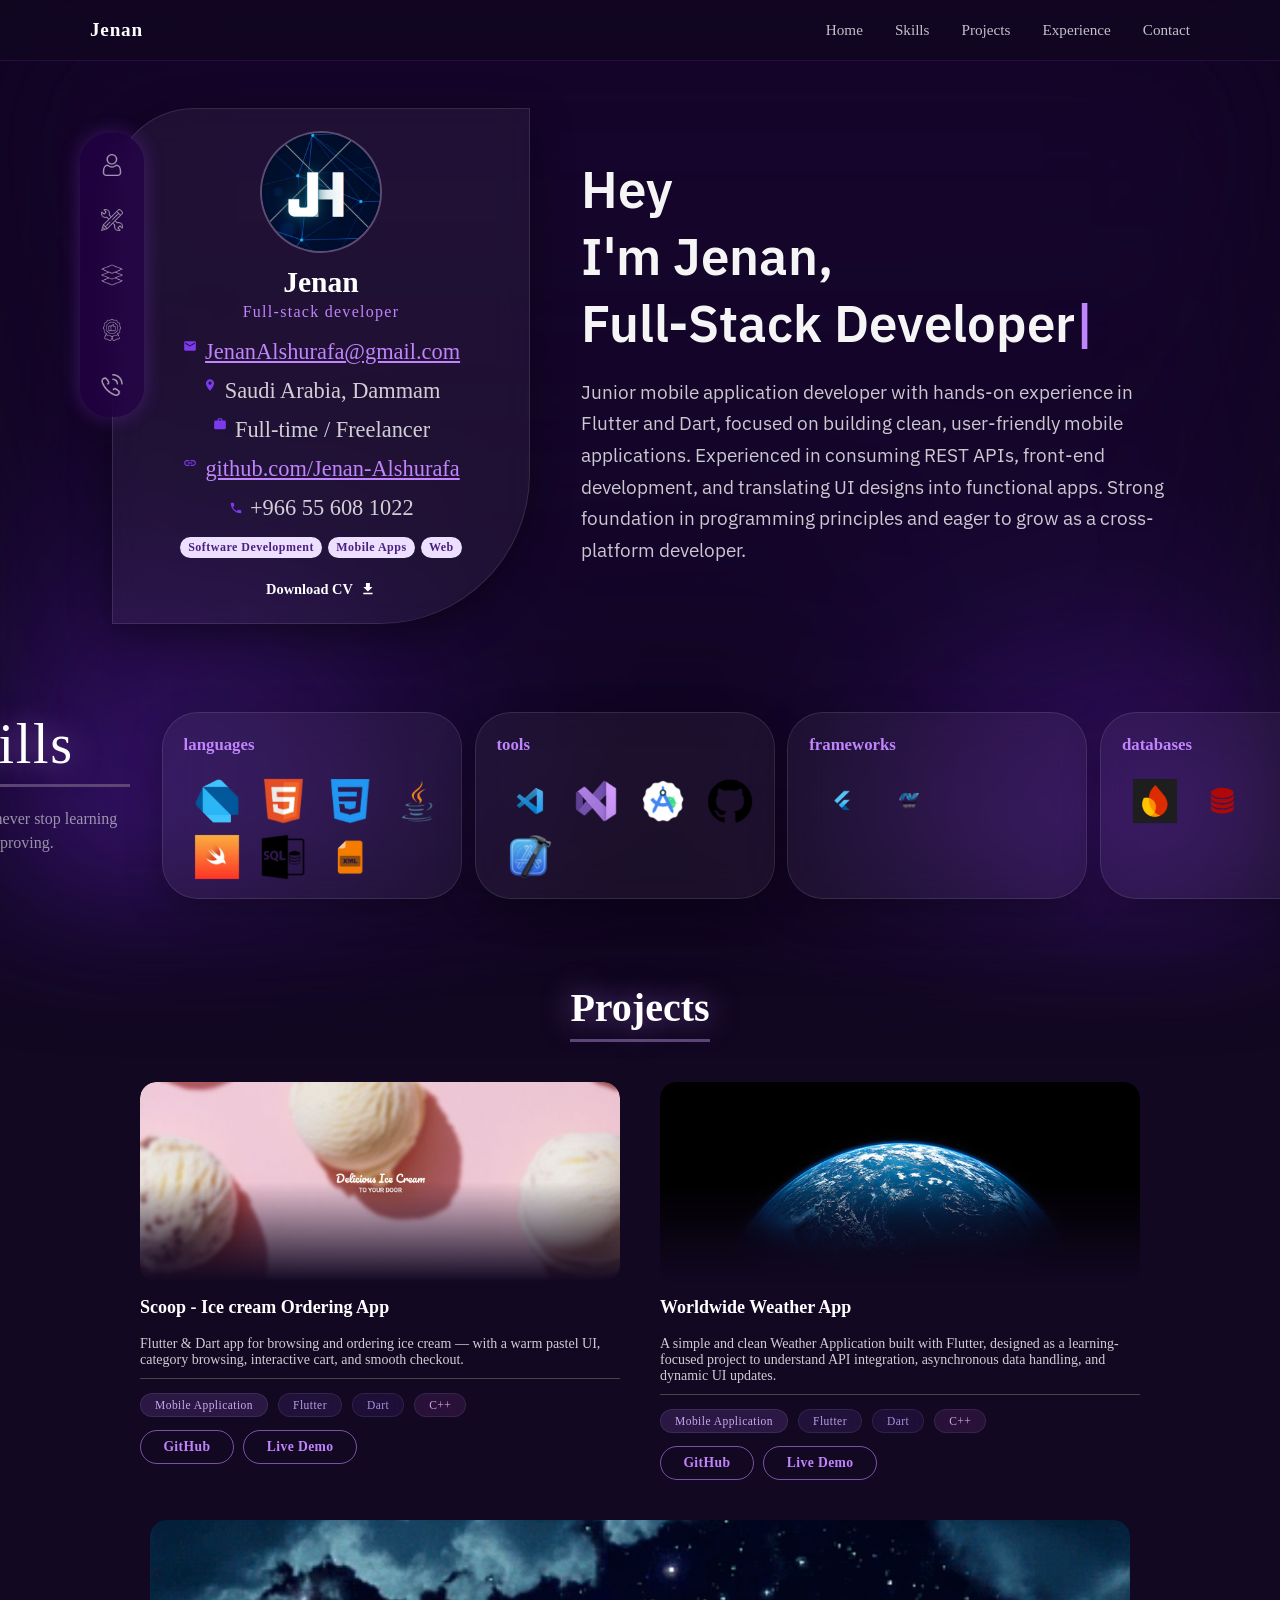
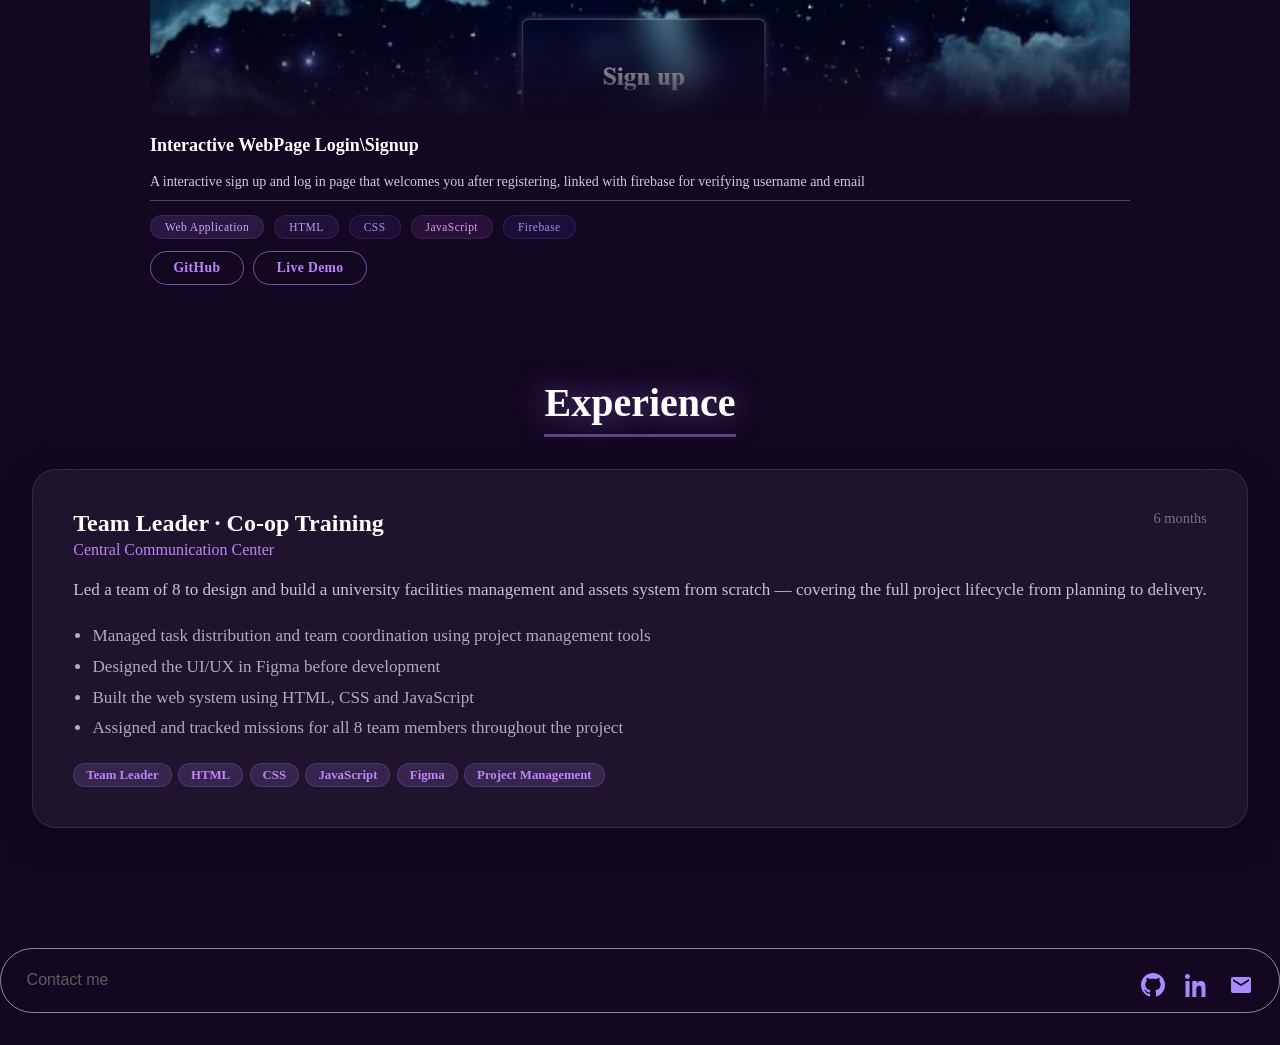
==== index.html @ f08db1cf "update" ====
<!DOCTYPE html>
<html lang="en">

<head>
    <link rel="stylesheet" href="../css/style.css">
   <link rel="preconnect" href="https://fonts.googleapis.com">
<link rel="preconnect" href="https://fonts.gstatic.com" crossorigin>
<link href="https://fonts.googleapis.com/css2?family=IBM+Plex+Sans:ital,wght@0,100..700;1,100..700&display=swap" rel="stylesheet">
    <meta charset="UTF-8">
    <title>Jenan portfolio</title>
    <meta name="viewport" content="width=device-width, initial-scale=1.0">
    
</head>

<body>

<nav class="top-nav">
    <div class="top-nav-inner">
        <span class="top-nav-logo">Jenan</span>
        <ul class="top-nav-links">
            <li><a href="#hero">Home</a></li> 
            <li><a href="#skills">Skills</a></li>
            <li><a href="#projects">Projects</a></li>   
            <li><a href="#experience">Experience</a></li>      
            <li><a href="#footer">Contact</a></li>
        </ul>
    </div>
</nav>



    <div class="animated-bg"></div>
    <div class="animated-bg layer2"></div>


<nav class="floating-nav" id="floating-nav">
    <button data-target="hero"><img src="../images/user.png" alt="User"></button>
    <button data-target="skills"><img src="../images/skills.png" alt="Skills"></button>
    <button data-target="projects"><img src="../images/projects.png" alt="Projects"></button>
    <button data-target="experience"><img src="../images/expe.png" alt="Experience"></button>
    <button data-target="footer"><img src="../images/contact.png" alt="Contact"></button>
</nav>


<section class="hero" id="hero">
    <aside class="card-shape" aria-label="Profile summary">
        <div class="profile-photo-wrap">
            <img class="profile-photo" src="../images/jenicon.png" alt="Jenan" width="120" height="120" />
        </div>
        <h2>Jenan</h2>
        <h3>Full-stack developer</h3>

        <ul class="contact-list">
            <li>
                <span class="contact-icon" aria-hidden="true">
                    <svg xmlns="http://www.w3.org/2000/svg" viewBox="0 0 24 24" fill="currentColor"><path d="M20 4H4c-1.1 0-2 .9-2 2v12c0 1.1.9 2 2 2h16c1.1 0 2-.9 2-2V6c0-1.1-.9-2-2-2zm0 4-8 5L4 8V6l8 5 8-5v2z"/></svg>
                </span>
                <a href="mailto:JenanAlshuirafa@gmail.com">JenanAlshurafa@gmail.com</a>
            </li>
            <li>
                <span class="contact-icon" aria-hidden="true">
                    <svg xmlns="http://www.w3.org/2000/svg" viewBox="0 0 24 24" fill="currentColor"><path d="M12 2C8.13 2 5 5.13 5 9c0 5.25 7 13 7 13s7-7.75 7-13c0-3.87-3.13-7-7-7zm0 9.5A2.5 2.5 0 1 1 12 6a2.5 2.5 0 0 1 0 5.5z"/></svg>
                </span>
                <span>Saudi Arabia, Dammam</span>
            </li>
            <li>
                <span class="contact-icon" aria-hidden="true">
                    <svg xmlns="http://www.w3.org/2000/svg" viewBox="0 0 24 24" fill="currentColor"><path d="M20 6h-4V4c0-1.11-.89-2-2-2h-4c-1.11 0-2 .89-2 2v2H4c-1.11 0-1.99.89-1.99 2L2 19c0 1.11.89 2 2 2h16c1.11 0 2-.89 2-2V8c0-1.11-.89-2-2-2zm-6 0h-4V4h4v2z"/></svg>
                </span>
                <span>Full-time / Freelancer</span>
            </li>
            <li>
                <span class="contact-icon" aria-hidden="true">
                    <svg xmlns="http://www.w3.org/2000/svg" viewBox="0 0 24 24" fill="currentColor"><path d="M3.9 12c0-1.71 1.39-3.1 3.1-3.1h4V7H7c-2.76 0-5 2.24-5 5s2.24 5 5 5h4v-1.9H7c-1.71 0-3.1-1.39-3.1-3.1zM8 13h8v-2H8v2zm9-6h-4v1.9h4c1.71 0 3.1 1.39 3.1 3.1s-1.39 3.1-3.1 3.1h-4V17h4c2.76 0 5-2.24 5-5s-2.24-5-5-5z"/></svg>
                </span>
                <a href="https://github.com/Jenan-Alshurafa" target="_blank" rel="noopener noreferrer">github.com/Jenan-Alshurafa</a>
            </li>
        </ul>

        <p class="card-phone"><span class="contact-icon contact-icon--inline" aria-hidden="true">
            <svg xmlns="http://www.w3.org/2000/svg" viewBox="0 0 24 24" fill="currentColor"><path d="M6.62 10.79c1.44 2.83 3.76 5.14 6.59 6.59l2.2-2.2c.27-.27.67-.36 1.02-.24 1.12.37 2.33.57 3.57.57.55 0 1 .45 1 1V20c0 .55-.45 1-1 1-9.39 0-17-7.61-17-17 0-.55.45-1 1-1h3.5c.55 0 1 .45 1 1 0 1.25.2 2.45.57 3.57.11.35.03.74-.25 1.02l-2.2 2.2z"/></svg>
        </span>+966 55 608 1022</p>

        <div class="card-skills">
             <span>Software Development</span>
            <span>Mobile Apps</span>
            <span>Web</span>
        </div>

        <a class="cv-btn" href="../images/JenanAlshurafaDeveloperCV.pdf" download aria-label="Download CV">
            <span class="cv-btn__text">Download CV</span>
            <svg class="cv-btn__icon" xmlns="http://www.w3.org/2000/svg" viewBox="0 0 24 24" fill="currentColor" aria-hidden="true"><path d="M19 9h-4V3H9v6H5l7 7 7-7zM5 18v2h14v-2H5z"/></svg>
        </a>
    </aside>
<div class="hero-content">
  <h1 class="hero-tagline">
    <span class="hero-tagline-line">Hey</span>
    <span class="hero-tagline-line" id="typed-line"></span>
    <span class="hero-tagline-line" id="typed-line2"></span>
</h1>
        <p class="hero-lead">Junior mobile application developer with hands-on experience in Flutter and Dart, focused on building clean,
        user-friendly mobile applications. Experienced in consuming REST APIs, front-end development, and translating UI designs
        into functional apps. Strong foundation in programming principles and eager to grow as a cross-platform developer.</p>
    </div>
</section>
<section class="skills-section" id="skills" aria-labelledby="skills-heading">
    <div class="skills-inner">
        <header class="skills-intro">
            <h2 id="skills-heading" class="skills-heading">Skills</h2>
            <div class="skills-intro-block">
                <span class="skills-rule" aria-hidden="true"></span>
                <p class="skills-quote">I am striving to never stop learning and improving.</p>
                <span class="skills-rule" aria-hidden="true"></span>
            </div>
        </header>

        <div class="skills-cards">
            <article class="skills-panel" aria-labelledby="skills-lang-heading">
                <h3 id="skills-lang-heading" class="skills-panel-title">Languages</h3>
                <div class="skills-icons-grid" aria-label="Languages icons">
                    <div class="skill-item">
                    <img src="../images/dart1.png" alt="Dart" class="skills-lang-icon" loading="lazy" />
                     <span class="skill-name">Dart</span></div>
                     <div class="skill-item">
                    <img src="../images/html.png" alt="HTML" class="skills-lang-icon" loading="lazy" />
                    <span class="skill-name">HTML</span></div>
                     <div class="skill-item">
                    <img src="../images/ccs.png" alt="CSS" class="skills-lang-icon" loading="lazy" />
                    <span class="skill-name">CSS</span></div>
                    <div class="skill-item">
                    <img src="../images/java.png" alt="Java" class="skills-lang-icon" loading="lazy" />
                    <span class="skill-name">Java</span></div>
                    <div class="skill-item">
                    <img src="../images/swift.jpg" alt="Swift" class="skills-lang-icon" loading="lazy" />
                    <span class="skill-name">Swift</span></div>
                    <div class="skill-item">    
                    <img src="../images/sql.png" alt="SQL" class="skills-lang-icon" loading="lazy" />
                    <span class="skill-name">SQL</span></div>
                     <div class="skill-item">
                    <img src="../images/xml.png" alt="XML" class="skills-lang-icon" loading="lazy" />
                    <span class="skill-name">XML</span></div>
                     
                </div>
            </article>

                <article class="skills-panel" aria-labelledby="skills-tools-heading">
                    <h3 id="skills-tools-heading" class="skills-panel-title">Tools</h3>
                   <div class="skills-icons-grid" aria-label="Tools icons">
    <div class="skill-item">
        <img src="../images/vsc.png" alt="Visual Studio Code" class="skills-lang-icon" loading="lazy" />
        <span class="skill-name">VS Code</span>
    </div>
    <div class="skill-item">
        <img src="../images/vs.png" alt="Visual Studio 2022" class="skills-lang-icon" loading="lazy" />
        <span class="skill-name">VS 2022</span>
    </div>
    <div class="skill-item">
        <img src="../images/AndroidStudio.webp" alt="Android Studio" class="skills-lang-icon" loading="lazy" />
        <span class="skill-name">Android Studio</span>
    </div>
    <div class="skill-item">
        <img src="../images/github.png" alt="Git and GitHub" class="skills-lang-icon" loading="lazy" />
        <span class="skill-name">GitHub</span>
    </div>
    <div class="skill-item">
        <img src="../images/xcode.png" alt="Xcode" class="skills-lang-icon" loading="lazy" />
        <span class="skill-name">Xcode</span>
    </div>
</div>
                </article>
            <article class="skills-panel" aria-labelledby="skills-fw-heading">
                <h3 id="skills-fw-heading" class="skills-panel-title">Frameworks</h3>
                <div class="skills-icons-grid" aria-label="Frameworks icons">
    <div class="skill-item">
        <img src="../images/flutter.png" alt="Flutter" class="skills-lang-icon" loading="lazy" />
        <span class="skill-name">Flutter</span>
    </div>
    <div class="skill-item">
        <img src="../images/net.png" alt=".NET" class="skills-lang-icon" loading="lazy" />
        <span class="skill-name">.NET</span>
    </div>
</div>
                </article>
               <article class="skills-panel" aria-labelledby="skills-tools-heading">
                    <h3 id="skills-tools-heading" class="skills-panel-title">Databases</h3>
                    <div class="skills-icons-grid" aria-label="Tools icons">
    <div class="skill-item">
        <img src="../images/firebase.png" alt="FireBase" class="skills-lang-icon" loading="lazy" />
        <span class="skill-name">Firebase</span>
    </div>
    <div class="skill-item">
        <img src="../images/oracledatabase.png" alt="Oracle Database" class="skills-lang-icon" loading="lazy" />
        <span class="skill-name">Oracle DB</span>
    </div>
</div>
                </article>
        </div>
    </div>
</section>


<section id="projects">
    <h2>Projects</h2>
    <div class="projects-grid">
        <!-- Project Card 1 -->
       <article class="project-card">
    <div class="img-wrapper">
        <img src="..\images\icecreamapp.png" alt="Ice Cream App preview" />
        <div class="img-title"></div>
    </div>
    <h3>Scoop - Ice cream Ordering App</h3>
  
            <p>
                Flutter & Dart app for browsing and ordering ice cream — with a warm pastel UI, category browsing, interactive cart, and smooth checkout.
            </p>
            <div class="tech-stack">
                <span>Mobile Application</span>
                <span>Flutter</span>
                <span>Dart</span>
                <span>C++</span>
            </div>
            <div class="project-links">
                <a href="https://github.com/Jenan-Alshurafa/icecream-ordering-app" target="_blank" rel="noopener noreferrer">GitHub</a>
                <a href="https://jenan-alshurafa.github.io/icecream-ordering-app/" target="_blank" rel="noopener noreferrer">Live Demo</a>
            </div>
        </article>


<!-- Project Card 2 -->
       <article class="project-card">
    <div class="img-wrapper">
        <img src="..\images\earth.jpg" alt="Weather App preview" />
        <div class="img-title"></div>
    </div>
            <h3>Worldwide Weather App</h3>
            <p>
                A simple and clean Weather Application built with Flutter, designed as a learning-focused project to understand API integration, asynchronous data handling, and dynamic UI updates.
            </p>
            <div class="tech-stack">
                <span>Mobile Application</span>
                  <span>Flutter</span>
                <span>Dart</span>
                <span>C++</span>
            </div>
            <div class="project-links">
                <a href="https://github.com/Jenan-Alshurafa/Weather-app" target="_blank" rel="noopener noreferrer">GitHub</a>
                <a href="https://jenan-alshurafa.github.io/Weather-app/" target="_blank" rel="noopener noreferrer">Live Demo</a>
            </div>
        </article>




<!-- Project Card 3 -->
        <article class="project-card">
    <div class="img-wrapper">
        <img src="..\images\login.png" alt="Weather App preview" />
        <div class="img-title"></div>
    </div>
     <h3>Interactive WebPage Login\Signup</h3>
            <p>
                A interactive sign up and log in page that welcomes you after registering, linked with firebase for verifying username and email
            </p>
            <div class="tech-stack">
                <span>Web Application</span>
                <span>HTML</span>
                <span>CSS</span>
                <span>JavaScript</span>
                <span>Firebase</span>
            </div>
            <div class="project-links">
                <a href="https://github.com/Jenan-Alshurafa/signup-login" target="_blank" rel="noopener noreferrer">GitHub</a>
                <a href="https://jenan-alshurafa.github.io/signup-login/" target="_blank" rel="noopener noreferrer">Live Demo</a>
            </div>
        </article>

    </div>
</section>


<section id="experience">
    <h2>Experience</h2>
    <div class="experience-card">
        <div class="experience-header">
            <div>
                <h3>Team Leader · Co-op Training</h3>
                <p class="experience-company">Central Communication Center</p>
            </div>
            <span class="experience-date">6 months</span>
        </div>

        <p class="experience-desc">
            Led a team of 8 to design and build a university facilities management 
            and assets system from scratch — covering the full project lifecycle from 
            planning to delivery.
        </p>

        <ul class="experience-details">
            <li>Managed task distribution and team coordination using project management tools</li>
            <li>Designed the UI/UX in Figma before development</li>
            <li>Built the web system using HTML, CSS and JavaScript</li>
            <li>Assigned and tracked missions for all 8 team members throughout the project</li>
        </ul>

        <div class="experience-tags">
            <span>Team Leader</span>
            <span>HTML</span>
            <span>CSS</span>
            <span>JavaScript</span>
            <span>Figma</span>
            <span>Project Management</span>
        </div>
    </div>
</section>


<footer class="footer-contact" id="footer">
    <p>Contact me</p>
    <div class="footer-icons">
        <a href="https://github.com/Jenan-Alshurafa" target="_blank" rel="noopener noreferrer" aria-label="GitHub">
            <svg xmlns="http://www.w3.org/2000/svg" viewBox="0 0 24 24" fill="currentColor" aria-hidden="true">
                <path d="M12 0c-6.626 0-12 5.373-12 12 0 5.302 3.438 9.8 8.207 11.387.599.111.793-.261.793-.577v-2.234c-3.338.726-4.033-1.416-4.033-1.416-.546-1.387-1.333-1.756-1.333-1.756-1.089-.745.083-.729.083-.729 1.205.084 1.839 1.237 1.839 1.237 1.07 1.834 2.807 1.304 3.492.997.107-.775.418-1.305.762-1.604-2.665-.305-5.467-1.334-5.467-5.931 0-1.311.469-2.381 1.236-3.221-.124-.303-.535-1.524.117-3.176 0 0 1.008-.322 3.301 1.23.957-.266 1.983-.399 3.003-.404 1.02.005 2.047.138 3.006.404 2.291-1.552 3.297-1.23 3.297-1.23.653 1.653.242 2.874.118 3.176.77.84 1.235 1.911 1.235 3.221 0 4.609-2.807 5.624-5.479 5.921.43.372.823 1.102.823 2.222v3.293c0 .319.192.694.801.576 4.765-1.589 8.199-6.086 8.199-11.386 0-6.627-5.373-12-12-12z"/>
            </svg>
        </a>
        <a href="https://www.linkedin.com/" target="_blank" rel="noopener noreferrer" aria-label="LinkedIn">
            <svg xmlns="http://www.w3.org/2000/svg" viewBox="0 0 24 24" fill="currentColor" aria-hidden="true">
                <path d="M4.98 3.5C4.98 4.88 3.86 6 2.48 6S0 4.88 0 3.5 1.12 1 2.5 1 5 2.12 5 3.5zM.5 8h4V24h-4V8zm7.5 0h3.8v2.2h.1c.5-1 1.8-2.2 3.8-2.2 4 0 4.8 2.6 4.8 6V24h-4v-7.2c0-1.7 0-4-2.4-4s-2.8 1.9-2.8 3.9V24h-4V8z"/>
            </svg>
        </a>
        <a href="mailto:JenanAlshuirafa@gmail.com" aria-label="Email">
            <svg xmlns="http://www.w3.org/2000/svg" viewBox="0 0 24 24" fill="currentColor"><path d="M20 4H4c-1.1 0-2 .9-2 2v12c0 1.1.9 2 2 2h16c1.1 0 2-.9 2-2V6c0-1.1-.9-2-2-2zm0 4-8 5L4 8V6l8 5 8-5v2z"/></svg>
        </a>
    </div>
</footer>
 <script src="../js/inter.js"></script>
</body>
</html>
---- css/style.css ----
body {
    margin: 0;
    background: #120822;
    min-height: 100vh;
    color: #fff;
      padding-top: 60px;
}

.top-nav {
    position: fixed;
    top: 0;
    left: 0;
    width: 100%;
    z-index: 9999;
    background: rgba(18, 8, 34, 0.7);
    backdrop-filter: blur(12px);
    border-bottom: 1px solid rgba(159, 69, 255, 0.15);
}

.top-nav-inner {
    max-width: 1100px;
    margin: 0 auto;
    padding: 0 1.25rem;
    height: 60px;
    display: flex;
    align-items: center;
    justify-content: space-between;
}

.top-nav-logo {
    font-size: 1.2rem;
    font-weight: 700;
    color: #fff;
    letter-spacing: 0.04em;
}

.top-nav-links {
    list-style: none;
    margin: 0;
    padding: 0;
    display: flex;
    gap: 2rem;
}

.top-nav-links a {
    color: rgba(255, 255, 255, 0.75);
    text-decoration: none;
    font-size: 0.95rem;
    font-weight: 500;
    transition: color 0.2s;
}

.top-nav-links a:hover {
    color: #9F45FF;
}

.animated-bg {
    position: fixed;
    inset: 0;
    z-index: -1;
    pointer-events: none;
    background:
        radial-gradient(
            60vw 65vh at var(--g1x, 15%) var(--g1y, 90%),
            #3b1a6e 0%,
            transparent 65%
        ),
        radial-gradient(
            50vw 55vh at var(--g2x, 88%) var(--g2y, 95%),
            #4a1f80 0%,
            transparent 65%
        ),
        linear-gradient(180deg, #0a0412 0%, #120822 60%, #0d0618 100%);
    filter: blur(72px) saturate(130%) brightness(90%);
    opacity: 0.95;
    transition: filter 220ms linear;
}

.animated-bg.layer2 {
    background:
radial-gradient(
    18vw 16vh at var(--g3x, 50%) var(--g3y, 20%),
    #c084fc26 0%,
    transparent 70%
),
        radial-gradient(
            28vw 28vh at 80% 70%,
            #7c3aed1a 0%,
            transparent 65%
        ),
        linear-gradient(180deg, #1a0a2e 0%, transparent 100%);
    filter: blur(90px) saturate(150%) brightness(105%);
    opacity: 0.6;
}

.floating-nav {
    position: fixed;
    left: 80px;
    top: 35%;
    transform: translateY(-50%);

    background: rgba(40, 0, 80, 0.6);
    backdrop-filter: blur(10px);

    padding: 12px;
    border-radius: 30px;

    display: flex;
    flex-direction: column;
    gap: 15px;

    box-shadow: 0 0 20px rgba(159, 69, 255, 0.3);
    z-index: 9999;
     transition: transform 0.6s cubic-bezier(0.25, 0.46, 0.45, 0.94);
}

.floating-nav button {
    width: 40px;
    height: 40px;
    border-radius: 50%;

    border: none;
    background: transparent;
    color: white;

    display: flex;
    align-items: center;
    justify-content: center;
    cursor: pointer;
    transition: background 0.3s ease, transform 0.2s ease, box-shadow 0.3s ease;
}

/* Images */
.floating-nav button img {
    width: 22px;
    height: 22px;
    object-fit: contain;
    filter: brightness(0) invert(1) opacity(0.6);
    transition: filter 0.3s ease, transform 0.2s ease;
}

.floating-nav svg {
    width: 30px;
    height: 30px;
}

.floating-nav button:hover {
    background: #9F45FF;
    transform: scale(1.1);
    box-shadow: 0 0 10px #9F45FF;
}

.floating-nav button:hover img {
    filter: brightness(0) invert(1) opacity(1)
            drop-shadow(0 0 5px rgba(255, 255, 255, 0.8));
    transform: scale(1.1);
}

.floating-nav button.active {
    background: #9F45FF;
    box-shadow: 0 0 15px #9F45FF;
}

.floating-nav button.active img {
    filter: brightness(0) invert(1) opacity(1);
}

.footer-contact {
    margin: 2rem 0;
    padding: 0.9rem 1.6rem;
    border: 1px solid #8e8e8e;
    border-radius: 999px;
    display: flex;
    align-items: center;
    justify-content: space-between;
    font-family: Arial, sans-serif;
}

.footer-contact p {
    margin: 0;
    color: #5d5d5d;
}

.footer-icons {
    display: flex;
    align-items: center;
    gap: 0.65rem;
}

.footer-icons a {
    display: inline-flex;
    color: #a88cff;
    text-decoration: none;
}

.footer-icons a:hover {
    opacity: 0.8;
}

.footer-icons svg {
    width: 16px;
    height: 16px;
}




#typed-line2::after {
    content: '|';
    color: #c084fc;
    animation: blink 0.7s step-end infinite;
}

#typed-line2:not(:empty) ~ * #typed-line::after {
    display: none;
}

@keyframes blink {
    0%, 100% { opacity: 1; }
    50% { opacity: 0; }
}

.hero {
    position: relative;
    z-index: 1;
    box-sizing: border-box;
    width: 100%;
    max-width: 1100px;
    margin: 3rem auto 2.5rem;
    padding: 0 1.25rem 0 1.4rem;
    display: flex;
    align-items: stretch;
    justify-content: center;
    gap: clamp(1.5rem, 4vw, 3.5rem);
}

.hero-content {
    font-family: 'IBM Plex Sans';
    flex: 1;
    min-width: 0;
    display: flex;
    flex-direction: column;
    align-items: flex-start;
    justify-content: center;
    text-align: left;
    padding: 0.5rem 0 1rem;
}

.hero-name-display {
    margin: 0;
    line-height: 1.05;
    font-size: clamp(2.8rem, 7vw, 4.6rem);
    font-weight: 700;
    letter-spacing: -0.02em;
    color: rgba(255, 255, 255, 0.96);
}

.hero-tagline {
    margin: 0;
    max-width: 34ch;
    line-height: 1.2;
     font-size: clamp(2rem, 4.5vw, 3.2rem);
    font-weight: 600;
    color: rgba(255, 255, 255, 0.96);
    display: flex;
    flex-direction: column;
    align-items: flex-start;
    gap: 0.35rem;
    text-align: left;
}

.hero-tagline-line {
    display: block;
}

.hero-lead {
    margin: 1.35rem 0 0;
      max-width: 48rem;
    text-align: left;
    color: rgba(255, 255, 255, 0.78);
     font-size: 1.20rem;
    line-height: 1.65;
}

.card-shape {
    width: min(100%, 380px);
    min-height: 460px;
    padding: 1.35rem 1.1rem 1.25rem;
    background: rgba(255, 255, 255, 0.05);
    backdrop-filter: blur(16px);
    -webkit-backdrop-filter: blur(16px);
    border: 1px solid rgba(255, 255, 255, 0.1);
    border-top-right-radius: 0;
    border-bottom-right-radius: 150px;
    border-bottom-left-radius: 0;
    border-top-left-radius: 82px;
    box-shadow: 0 10px 40px rgba(0, 0, 0, 0.4);
    flex-shrink: 0;
    display: flex;
    flex-direction: column;
    align-items: center;
}

.profile-photo-wrap {
    width: 118px;
    height: 118px;
    border-radius: 50%;
  border: 2px solid rgba(255,255,255,0.2);
    overflow: hidden;
    flex-shrink: 0;
    background: rgba(168, 140, 255, 0.12);
}

.profile-photo {
    width: 100%;
    height: 100%;
    object-fit: cover;
    display: block;
}

.card-shape h2 {
    margin: 0.85rem 0 0.25rem;
    text-align: center;
    font-size: 1.85rem;
    font-weight: 700;
    color: #fff;
}


.card-shape h3 {
    margin: 0 0 1rem;
    text-align: center;
    font-size: 1rem;
    font-weight: 500;
    letter-spacing: 0.08em;
    color: #c084fc;
}

.contact-list {
    list-style: none;
    margin: 0;
    padding: 0;
    width: 100%;
    align-self: stretch;
        color: #3b1a6e;
}

.contact-list li {
    display: flex;
    align-items: flex-start;
    gap: 0.45rem;
    margin-bottom: 0.55rem;
    font-size: 1.20rem;
    line-height: 1.35;
  color: rgba(255,255,255,0.8);
    justify-content: center;
}


.contact-list li,
.contact-list a,
.card-phone {
    font-size: 1.40rem;
}


.contact-list li:last-child {
    margin-bottom: 0;
}

.contact-icon {
    flex-shrink: 0;
    width: 16px;
    height: 16px;
    margin-top: 0.06rem;
     color: #7c3aed;
    display: inline-flex;
    align-items: center;
    justify-content: center;
}

.contact-icon svg {
    width: 14px;
    height: 14px;
}

.contact-icon--inline {
    margin-top: 0;
    margin-right: 0.35rem;
    vertical-align: middle;
}

.card-phone {
    margin: 0.65rem 0 0;
    padding: 0;
    width: 100%;
    font-size: 1.40rem;
     color: rgba(255,255,255,0.8);
    display: flex;
    align-items: center;
    flex-wrap: wrap;
    justify-content: center;
}

.card-shape .contact-list a {
    color: #c084fc;
    text-decoration: underline;
    text-underline-offset: 2px;
    word-break: break-word;
}

.card-skills {
    margin-top: auto;
    padding-top: 1rem;
    display: flex;
    flex-wrap: wrap;
    justify-content: center;
    gap: 0.35rem 0.4rem;
    width: 100%;
}

.card-skills span {
    display: inline-block;
    margin: 0;
    padding: 0.18rem 0.5rem;
    border-radius: 999px;
    background: #ede0ff;
    color: #4a1f80;
    font-size: 0.75em;
    font-weight: 700;
    letter-spacing: 0.04em;
}

.card-shape .cv-btn {
    display: inline-flex;
    align-items: center;
    justify-content: center;
    gap: 0.45rem;
    width: auto;
    margin: 1.1rem auto 0;
    padding: 0.35rem 0.15rem;
    font-size: 0.90rem;
    font-weight: 600;
     color: #fff;
    text-decoration: none;
    border: none;
    background: none;
    cursor: pointer;
    font-family: inherit;
}

.cv-btn__icon {
    width: 1.1em;
    height: 1.1em;
}

.skills-section {
    position: relative;
    z-index: 1;
    padding: 3rem 0 3.25rem;
}

.skills-inner {
    max-width: 1100px;
    margin: 0 auto;
    padding: 0 1.25rem;
text-align: center;
    display: flex;
    align-items: flex-start;
    justify-content: center;
    gap: 2rem;
}

.skills-intro {
    flex: 0 0 auto;
    display: flex;
    flex-direction: column;
    align-items: center;
}

.skills-heading {
    width: 250px;
    text-align: center;
    margin: 0 0 1.2rem;
    font-size: 3.5rem;
    font-weight: 400;
    letter-spacing: 0.03em;
}

.skills-intro-block {
    width: 250px;
    max-width: 15rem;
    display: flex;
    flex-direction: column;
    align-items: flex-start;
    gap: 0.95rem;
}

.skills-rule {
    display: none;
}

.skills-quote {
    margin: 0;
    font-size: 1rem;
    line-height: 1.5;
    font-weight: 400;
    color: rgba(255, 255, 255, 0.55);
}

.skills-cards {
        display: flex;
        justify-content: center;
        gap: 0.8rem;
        flex-wrap: nowrap;
    }

.skills-panel {
    box-sizing: border-box;
    padding: 1.35rem 1.3rem 1.5rem;
    background: rgba(255, 255, 255, 0.05);
    backdrop-filter: blur(20px);
    -webkit-backdrop-filter: blur(20px);
    border: 1px solid rgba(255, 255, 255, 0.1);
    color: #fff;
    border-radius: 36px;
    box-shadow: 0 12px 36px rgba(0, 0, 0, 0.3);
    width: 300px;
    flex-direction: column;
    align-items: flex-start;
    text-align: left;
    transition: transform 0.3s ease, box-shadow 0.3s ease;
}



.skills-panel-title {
    margin: 0 0 1.15rem;
    font-size: 1.05rem;
    font-weight: 700;
   color: #c084fc;
    text-transform: lowercase;
    line-height: 1.2;
}

.skills-panel-title--split {
    display: flex;
    flex-direction: column;
    gap: 0.15rem;
    text-transform: none;
}

.skills-panel-title--split span {
    display: block;
}


.skills-icons-grid {
    max-width: 100%;
    display: grid;
    grid-template-columns: repeat(4, 1fr);
    gap: 0.75rem 0.65rem;
    justify-items: center;
}

.skills-lang-icon {
width: 44px;
    height: 44px;
    object-fit: contain;
    display: block;
    margin: 0 auto;
    padding: 5px;
    opacity: 0;
    transform: translateY(20px);
}

.skills-panel .skills-icons-grid {
    margin: 0 ;
}

.skills-icon-react svg {
    width: 34px;
    height: 34px;
}

.skills-row {
    font-size: 0.78rem;
    font-weight: 600;
   color: rgba(255, 255, 255, 0.7); 
    line-height: 1.3;
}


.skill-item {
    position: relative;
    width: 44px;
    height: 44px;
    perspective: 600px;
    cursor: pointer;
}

.skill-item .skills-lang-icon,
.skill-item .skill-name {
  position: absolute;
    top: 0;
    left: 0;
    width: 100%;
    height: 100%;
    backface-visibility: hidden;
    -webkit-backface-visibility: hidden;
    transition: transform 0.5s ease;
}

.skill-item .skills-lang-icon {
      transform: rotateY(0deg);
    opacity: 1 !important;  /* override the scroll animation */
    object-fit: contain;
}

.skill-item .skill-name {
  transform: rotateY(180deg);
    background: rgba(192, 132, 252, 0.15);
    border: 1px solid rgba(192, 132, 252, 0.3);
    border-radius: 8px;
    color: #c084fc;
    font-size: 0.55rem;
    font-weight: 700;
    display: flex;
    align-items: center;
    justify-content: center;
    text-align: center;
    padding: 2px;
}

.skill-item:hover .skills-lang-icon {
   transform: rotateY(-180deg);
}

.skill-item:hover .skill-name {
    transform: rotateY(0deg);
}


#projects {
   
    color: white;
    text-align: center;
}

#projects h2 {
    margin-bottom: 40px;
    font-size: 2.5rem;
}

.projects-grid {
    display: grid;
    grid-template-columns: repeat(2, 1fr);
    gap: 40px;
    max-width: 1000px;
    margin: auto;
}

.project-card:last-child {
    grid-column: 1 / -1;
    width: calc(100% - 20px);  
    margin: 0 auto;
}

.project-card {
    text-align: left;
    transform: translateY(0);
    transition: transform 0.35s ease, box-shadow 0.35s ease;
    border-radius: 16px;
    overflow: hidden;
}

.project-card:hover {
    transform: translateY(-10px);
    box-shadow: 0 20px 40px rgba(159, 69, 255, 0.25);
}

.project-card .img-wrapper {
    position: relative;
    overflow: hidden;
    border-radius: 16px;
    mask-image: linear-gradient(to bottom, black 50%, transparent 100%);
    -webkit-mask-image: linear-gradient(to bottom, black 50%, transparent 100%);
}

.project-card img {
    width: 100%;
    height: 200px;
    object-fit: cover;
    display: block;
    transition: transform 0.35s ease;
}

.project-card:hover img {
    transform: scale(1.05);
}



.project-card h3 {
    margin-top: 15px;
    font-size: 18px;
}

.project-card p {
    font-size: 14px;
    opacity: 0.8;
    border-bottom: 1px solid #555;
    padding-bottom: 10px;
}

.project-links {
    display: flex;
    gap: 0.6rem;
    margin-top: 0.8rem;
}

.project-links a {
    padding: 0.5rem 1.4rem;
    border-radius: 999px;
    font-size: 0.85rem;
    font-weight: 600;
    text-decoration: none;
    transition: 0.2s;
    background: transparent;
    border: 1.5px solid rgba(192, 132, 252, 0.6);
    color: #c084fc;
    cursor: pointer;
    letter-spacing: 0.03em;
}

.project-links a:hover {
    background: rgba(192, 132, 252, 0.15);
    border-color: #c084fc;
    transform: translateY(-2px);
    box-shadow: 0 4px 15px rgba(159, 69, 255, 0.3);
    color: #fff;
}

.tech-stack {
    display: flex;
    gap: 10px;
    flex-wrap: wrap; 
    margin-top: 10px;
    font-size: 12px;
}
.tech-stack span {
    padding: 5px 14px;
    border-radius: 999px;
    font-size: 11.5px;
    font-weight: 500;
    letter-spacing: 0.04em;
    backdrop-filter: blur(12px);
    -webkit-backdrop-filter: blur(12px);
    border: 1px solid rgba(255, 255, 255, 0.08);
}




#experience {
    padding: 60px 20px;
    max-width: 1250px;
    margin: 0 auto;
    color: #fff;
    align-items: center;
     display: flex;
     flex-direction: column;
}

#experience h2 {
    font-size: 2.5rem;
    margin-bottom: 2rem;
    text-align: center;
}

.experience-card {
    background: rgba(255, 255, 255, 0.05);
    backdrop-filter: blur(20px);
    -webkit-backdrop-filter: blur(20px);
    border: 1px solid rgba(255, 255, 255, 0.1);
    border-radius: 24px;
    padding: 2.5rem; 
    box-shadow: 0 12px 36px rgba(0, 0, 0, 0.3);
}

.experience-header {
    display: flex;
    justify-content: space-between;
    align-items: flex-start;
    margin-bottom: 1rem;
}

.experience-header h3 {
    margin: 0 0 0.3rem;
    font-size: 1.5rem;
    color: #fff;
}

.experience-company {
    margin: 0;
    color: #c084fc;
    font-size: 1rem;
}

.experience-date {
    color: rgba(255, 255, 255, 0.4);
    font-size: 0.9rem;
    white-space: nowrap;
}

.experience-desc {
    color: rgba(255, 255, 255, 0.75);
    font-size: 1.07rem;
    line-height: 1.6;
    margin-bottom: 1rem;
}

.experience-details {
    color: rgba(255, 255, 255, 0.65);
    font-size: 1.07rem;
    line-height: 1.8;
    padding-left: 1.2rem;
    margin-bottom: 1.2rem;
}

.experience-tags {
    display: flex;
    flex-wrap: wrap;
    gap: 0.4rem;
}

.experience-tags span {
    padding: 0.2rem 0.75rem;
    border-radius: 999px;
    background: rgba(192, 132, 252, 0.15);
    color: #c084fc;
    font-size: 0.8rem;
    font-weight: 600;
    border: 1px solid rgba(192, 132, 252, 0.2);
}



.tech-stack span:nth-child(1) { background: rgba(160, 100, 220, 0.18); color: #cba8f0; }
.tech-stack span:nth-child(2) { background: rgba(120, 80, 200, 0.15); color: #b99ee8; }
.tech-stack span:nth-child(3) { background: rgba(100, 60, 180, 0.15); color: #a990e0; }
.tech-stack span:nth-child(4) { background: rgba(180, 80, 200, 0.14); color: #d4a0e8; }
.tech-stack span:nth-child(5) { background: rgba(80, 60, 200, 0.15); color: #9f96e0; }


.footer-contact {
    text-align: center;
    margin-top: 60px;
}

.footer-icons {
    display: flex;
    justify-content: center;
    gap: 20px;
    margin-top: 10px;
}

.footer-icons svg {
    width: 24px;
    height: 24px;
    cursor: pointer;
}


#projects h2,
#experience h2,
.skills-heading {
    color: #fff;
    text-shadow: 0 0 30px rgba(192, 132, 252, 0.6);
    border-bottom: 3px solid #5e4675;
    display: inline-block;
    padding-bottom: 8px;
}

@media (max-width: 768px) {

    /* Nav */
    .top-nav-links {
        gap: 1rem;
    }

    .top-nav-links a {
        font-size: 0.8rem;
    }

    /* Hide floating nav on mobile — top nav covers it */
    .floating-nav {
        display: none;
    }

    /* Hero */
    .hero {
        flex-direction: column;
        align-items: center;
        padding: 0 1rem;
        margin: 1.5rem auto;
    }

    .card-shape {
        width: 100%;
        max-width: 340px;
    }

    .hero-tagline {
        font-size: clamp(1.6rem, 7vw, 2.4rem);
    }

    .hero-lead {
        font-size: 1rem;
    }

    /* Skills */
    .skills-inner {
        flex-direction: column;
        align-items: center;
        padding: 0 1rem;
    }

    .skills-cards {
        flex-direction: column;
        align-items: center;
        width: 100%;
    }

    .skills-panel {
        width: 100%;
        max-width: 340px;
    }

    .skills-heading {
        font-size: 2.5rem;
    }

    /* Projects */
    .projects-grid {
        grid-template-columns: 1fr;
        gap: 24px;
        padding: 0 1rem;
    }

    .project-card:last-child {
        grid-column: 1;
        width: 100%;
    }

    /* Experience */
    #experience {
        padding: 40px 1rem;
    }

    .experience-header {
        flex-direction: column;
        gap: 0.3rem;
    }

    .experience-date {
        align-self: flex-start;
    }

    /* Contact */
    #contact {
        padding: 40px 1rem;
    }

    /* Footer */
    .footer-contact {
        flex-direction: column;
        gap: 1rem;
        text-align: center;
        border-radius: 20px;
    }

    /* Section headings */
    #projects h2,
    #experience h2 {
        font-size: 2rem;
    }
}

@media (max-width: 480px) {
    .contact-list li,
    .contact-list a,
    .card-phone {
        font-size: 1rem;
    }

    .hero-tagline {
        font-size: clamp(1.4rem, 6vw, 2rem);
    }

    .top-nav-logo {
        font-size: 1rem;
    }

    .top-nav-links a {
        font-size: 0.75rem;
    }

    .top-nav-links {
        gap: 0.6rem;
    }
    
 .floating-nav {
        left: 50%;
        top: auto;
        bottom: 20px;
        transform: translateX(-50%);
        flex-direction: row;
        border-radius: 999px;
        padding: 10px 16px;
    }
}
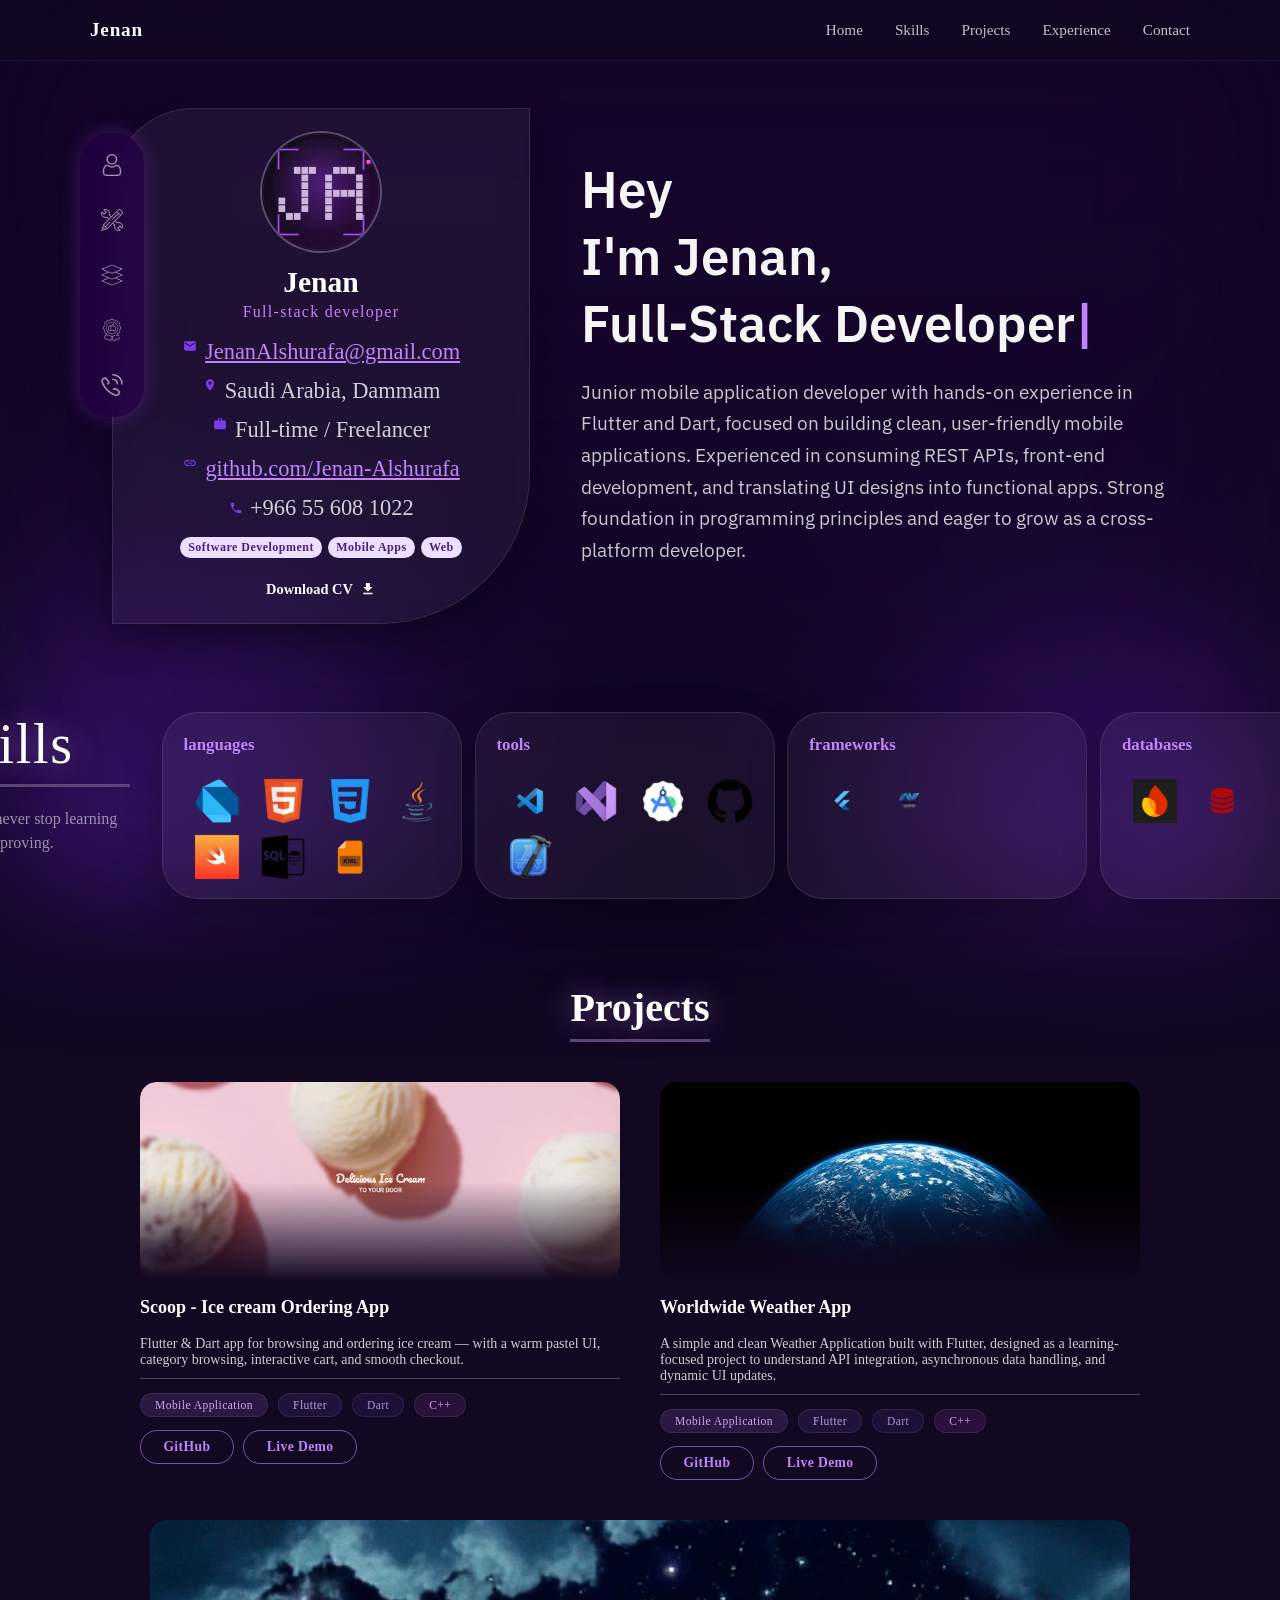
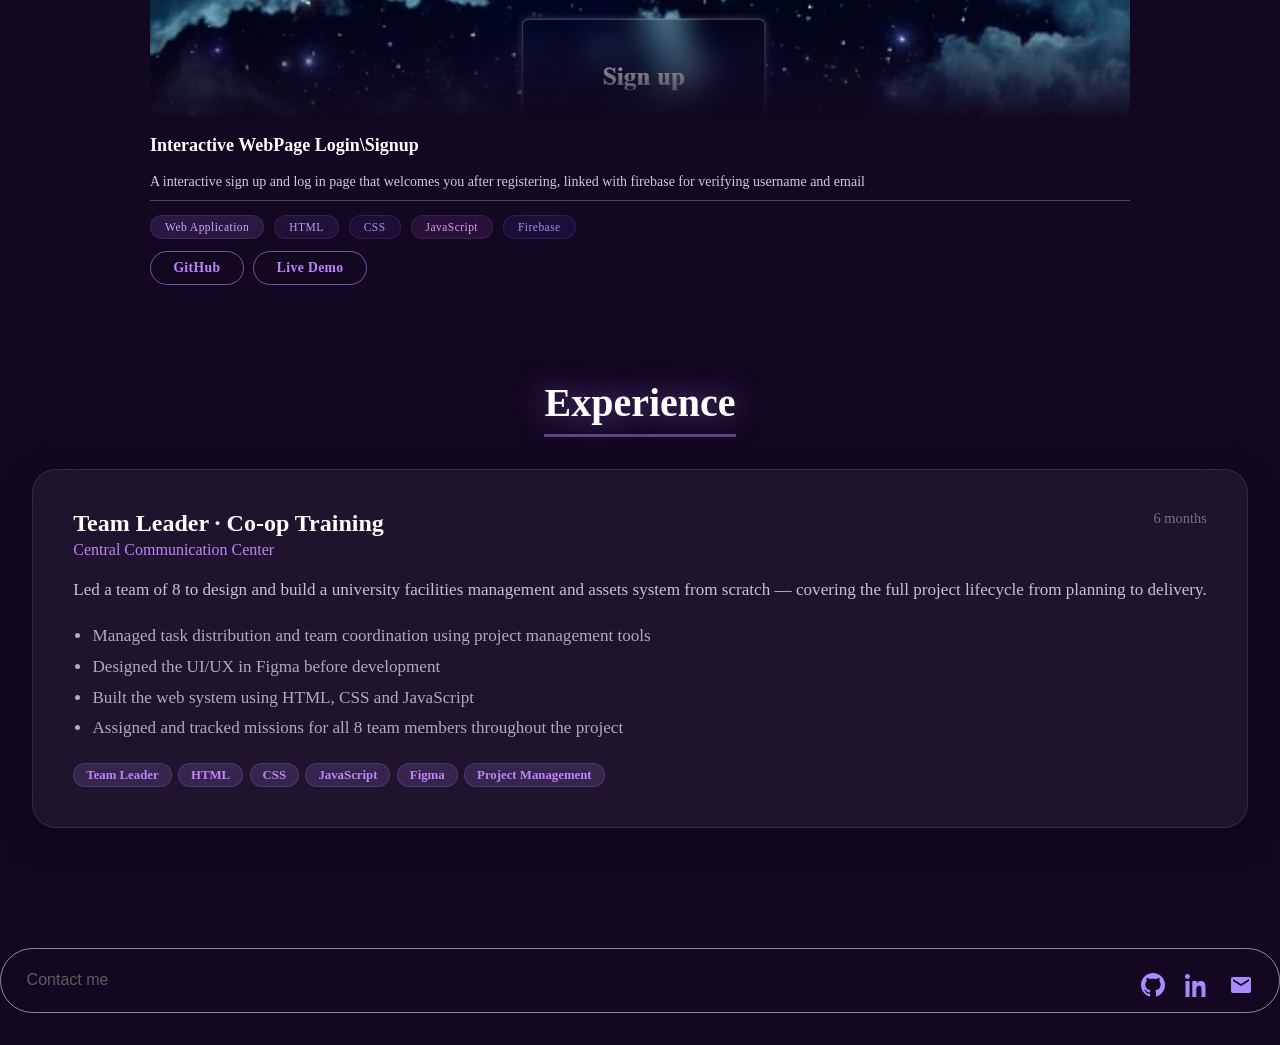
==== commit 8343c748: "Change profile photo to LinkedIn image Updated profile photo source to new LinkedIn image." ====
--- a/index.html
+++ b/index.html
@@ -2,7 +2,7 @@
 <html lang="en">
 
 <head>
-    <link rel="stylesheet" href="../css/style.css">
+    <link rel="stylesheet" href="style.css">
    <link rel="preconnect" href="https://fonts.googleapis.com">
 <link rel="preconnect" href="https://fonts.gstatic.com" crossorigin>
 <link href="https://fonts.googleapis.com/css2?family=IBM+Plex+Sans:ital,wght@0,100..700;1,100..700&display=swap" rel="stylesheet">
@@ -34,18 +34,18 @@
 
 
 <nav class="floating-nav" id="floating-nav">
-    <button data-target="hero"><img src="../images/user.png" alt="User"></button>
-    <button data-target="skills"><img src="../images/skills.png" alt="Skills"></button>
-    <button data-target="projects"><img src="../images/projects.png" alt="Projects"></button>
-    <button data-target="experience"><img src="../images/expe.png" alt="Experience"></button>
-    <button data-target="footer"><img src="../images/contact.png" alt="Contact"></button>
+    <button data-target="hero"><img src="images/user.png" alt="User"></button>
+    <button data-target="skills"><img src="images/skills.png" alt="Skills"></button>
+    <button data-target="projects"><img src="images/projects.png" alt="Projects"></button>
+    <button data-target="experience"><img src="images/expe.png" alt="Experience"></button>
+    <button data-target="footer"><img src="images/contact.png" alt="Contact"></button>
 </nav>
 
 
 <section class="hero" id="hero">
     <aside class="card-shape" aria-label="Profile summary">
         <div class="profile-photo-wrap">
-            <img class="profile-photo" src="../images/jenicon.png" alt="Jenan" width="120" height="120" />
+            <img class="profile-photo" src="images/jenan-linkedin-pfp.png" alt="Jenan" width="120" height="120" />
         </div>
         <h2>Jenan</h2>
         <h3>Full-stack developer</h3>
@@ -87,7 +87,7 @@
             <span>Web</span>
         </div>
 
-        <a class="cv-btn" href="../images/JenanAlshurafaDeveloperCV.pdf" download aria-label="Download CV">
+        <a class="cv-btn" href="images/JenanAlshurafaDeveloperCV.pdf" download aria-label="Download CV">
             <span class="cv-btn__text">Download CV</span>
             <svg class="cv-btn__icon" xmlns="http://www.w3.org/2000/svg" viewBox="0 0 24 24" fill="currentColor" aria-hidden="true"><path d="M19 9h-4V3H9v6H5l7 7 7-7zM5 18v2h14v-2H5z"/></svg>
         </a>
@@ -119,25 +119,25 @@
                 <h3 id="skills-lang-heading" class="skills-panel-title">Languages</h3>
                 <div class="skills-icons-grid" aria-label="Languages icons">
                     <div class="skill-item">
-                    <img src="../images/dart1.png" alt="Dart" class="skills-lang-icon" loading="lazy" />
+                    <img src="images/dart1.png" alt="Dart" class="skills-lang-icon" loading="lazy" />
                      <span class="skill-name">Dart</span></div>
                      <div class="skill-item">
-                    <img src="../images/html.png" alt="HTML" class="skills-lang-icon" loading="lazy" />
+                    <img src="images/html.png" alt="HTML" class="skills-lang-icon" loading="lazy" />
                     <span class="skill-name">HTML</span></div>
                      <div class="skill-item">
-                    <img src="../images/ccs.png" alt="CSS" class="skills-lang-icon" loading="lazy" />
+                    <img src="images/ccs.png" alt="CSS" class="skills-lang-icon" loading="lazy" />
                     <span class="skill-name">CSS</span></div>
                     <div class="skill-item">
-                    <img src="../images/java.png" alt="Java" class="skills-lang-icon" loading="lazy" />
+                    <img src="images/java.png" alt="Java" class="skills-lang-icon" loading="lazy" />
                     <span class="skill-name">Java</span></div>
                     <div class="skill-item">
-                    <img src="../images/swift.jpg" alt="Swift" class="skills-lang-icon" loading="lazy" />
+                    <img src="images/swift.jpg" alt="Swift" class="skills-lang-icon" loading="lazy" />
                     <span class="skill-name">Swift</span></div>
                     <div class="skill-item">    
-                    <img src="../images/sql.png" alt="SQL" class="skills-lang-icon" loading="lazy" />
+                    <img src="images/sql.png" alt="SQL" class="skills-lang-icon" loading="lazy" />
                     <span class="skill-name">SQL</span></div>
                      <div class="skill-item">
-                    <img src="../images/xml.png" alt="XML" class="skills-lang-icon" loading="lazy" />
+                    <img src="images/xml.png" alt="XML" class="skills-lang-icon" loading="lazy" />
                     <span class="skill-name">XML</span></div>
                      
                 </div>
@@ -147,23 +147,23 @@
                     <h3 id="skills-tools-heading" class="skills-panel-title">Tools</h3>
                    <div class="skills-icons-grid" aria-label="Tools icons">
     <div class="skill-item">
-        <img src="../images/vsc.png" alt="Visual Studio Code" class="skills-lang-icon" loading="lazy" />
+        <img src="images/vsc.png" alt="Visual Studio Code" class="skills-lang-icon" loading="lazy" />
         <span class="skill-name">VS Code</span>
     </div>
     <div class="skill-item">
-        <img src="../images/vs.png" alt="Visual Studio 2022" class="skills-lang-icon" loading="lazy" />
+        <img src="images/vs.png" alt="Visual Studio 2022" class="skills-lang-icon" loading="lazy" />
         <span class="skill-name">VS 2022</span>
     </div>
     <div class="skill-item">
-        <img src="../images/AndroidStudio.webp" alt="Android Studio" class="skills-lang-icon" loading="lazy" />
+        <img src="images/AndroidStudio.webp" alt="Android Studio" class="skills-lang-icon" loading="lazy" />
         <span class="skill-name">Android Studio</span>
     </div>
     <div class="skill-item">
-        <img src="../images/github.png" alt="Git and GitHub" class="skills-lang-icon" loading="lazy" />
+        <img src="images/github.png" alt="Git and GitHub" class="skills-lang-icon" loading="lazy" />
         <span class="skill-name">GitHub</span>
     </div>
     <div class="skill-item">
-        <img src="../images/xcode.png" alt="Xcode" class="skills-lang-icon" loading="lazy" />
+        <img src="images/xcode.png" alt="Xcode" class="skills-lang-icon" loading="lazy" />
         <span class="skill-name">Xcode</span>
     </div>
 </div>
@@ -172,11 +172,11 @@
                 <h3 id="skills-fw-heading" class="skills-panel-title">Frameworks</h3>
                 <div class="skills-icons-grid" aria-label="Frameworks icons">
     <div class="skill-item">
-        <img src="../images/flutter.png" alt="Flutter" class="skills-lang-icon" loading="lazy" />
+        <img src="images/flutter.png" alt="Flutter" class="skills-lang-icon" loading="lazy" />
         <span class="skill-name">Flutter</span>
     </div>
     <div class="skill-item">
-        <img src="../images/net.png" alt=".NET" class="skills-lang-icon" loading="lazy" />
+        <img src="images/net.png" alt=".NET" class="skills-lang-icon" loading="lazy" />
         <span class="skill-name">.NET</span>
     </div>
 </div>
@@ -185,11 +185,11 @@
                     <h3 id="skills-tools-heading" class="skills-panel-title">Databases</h3>
                     <div class="skills-icons-grid" aria-label="Tools icons">
     <div class="skill-item">
-        <img src="../images/firebase.png" alt="FireBase" class="skills-lang-icon" loading="lazy" />
+        <img src="images/firebase.png" alt="FireBase" class="skills-lang-icon" loading="lazy" />
         <span class="skill-name">Firebase</span>
     </div>
     <div class="skill-item">
-        <img src="../images/oracledatabase.png" alt="Oracle Database" class="skills-lang-icon" loading="lazy" />
+        <img src="images/oracledatabase.png" alt="Oracle Database" class="skills-lang-icon" loading="lazy" />
         <span class="skill-name">Oracle DB</span>
     </div>
 </div>
@@ -205,7 +205,7 @@
         <!-- Project Card 1 -->
        <article class="project-card">
     <div class="img-wrapper">
-        <img src="..\images\icecreamapp.png" alt="Ice Cream App preview" />
+        <img src="images\icecreamapp.png" alt="Ice Cream App preview" />
         <div class="img-title"></div>
     </div>
     <h3>Scoop - Ice cream Ordering App</h3>
@@ -229,7 +229,7 @@
 <!-- Project Card 2 -->
        <article class="project-card">
     <div class="img-wrapper">
-        <img src="..\images\earth.jpg" alt="Weather App preview" />
+        <img src="images\earth.jpg" alt="Weather App preview" />
         <div class="img-title"></div>
     </div>
             <h3>Worldwide Weather App</h3>
@@ -254,7 +254,7 @@
 <!-- Project Card 3 -->
         <article class="project-card">
     <div class="img-wrapper">
-        <img src="..\images\login.png" alt="Weather App preview" />
+        <img src="images\login.png" alt="Weather App preview" />
         <div class="img-title"></div>
     </div>
      <h3>Interactive WebPage Login\Signup</h3>
@@ -332,6 +332,6 @@
         </a>
     </div>
 </footer>
- <script src="../js/inter.js"></script>
+ <script src="inter.js"></script>
 </body>
-</html>+</html>
--- a/style.css
+++ b/style.css
@@ -0,0 +1,1023 @@
+body {
+    margin: 0;
+    background: #120822;
+    min-height: 100vh;
+    color: #fff;
+      padding-top: 60px;
+}
+
+.top-nav {
+    position: fixed;
+    top: 0;
+    left: 0;
+    width: 100%;
+    z-index: 9999;
+    background: rgba(18, 8, 34, 0.7);
+    backdrop-filter: blur(12px);
+    border-bottom: 1px solid rgba(159, 69, 255, 0.15);
+}
+
+.top-nav-inner {
+    max-width: 1100px;
+    margin: 0 auto;
+    padding: 0 1.25rem;
+    height: 60px;
+    display: flex;
+    align-items: center;
+    justify-content: space-between;
+}
+
+.top-nav-logo {
+    font-size: 1.2rem;
+    font-weight: 700;
+    color: #fff;
+    letter-spacing: 0.04em;
+}
+
+.top-nav-links {
+    list-style: none;
+    margin: 0;
+    padding: 0;
+    display: flex;
+    gap: 2rem;
+}
+
+.top-nav-links a {
+    color: rgba(255, 255, 255, 0.75);
+    text-decoration: none;
+    font-size: 0.95rem;
+    font-weight: 500;
+    transition: color 0.2s;
+}
+
+.top-nav-links a:hover {
+    color: #9F45FF;
+}
+
+.animated-bg {
+    position: fixed;
+    inset: 0;
+    z-index: -1;
+    pointer-events: none;
+    background:
+        radial-gradient(
+            60vw 65vh at var(--g1x, 15%) var(--g1y, 90%),
+            #3b1a6e 0%,
+            transparent 65%
+        ),
+        radial-gradient(
+            50vw 55vh at var(--g2x, 88%) var(--g2y, 95%),
+            #4a1f80 0%,
+            transparent 65%
+        ),
+        linear-gradient(180deg, #0a0412 0%, #120822 60%, #0d0618 100%);
+    filter: blur(72px) saturate(130%) brightness(90%);
+    opacity: 0.95;
+    transition: filter 220ms linear;
+}
+
+.animated-bg.layer2 {
+    background:
+radial-gradient(
+    18vw 16vh at var(--g3x, 50%) var(--g3y, 20%),
+    #c084fc26 0%,
+    transparent 70%
+),
+        radial-gradient(
+            28vw 28vh at 80% 70%,
+            #7c3aed1a 0%,
+            transparent 65%
+        ),
+        linear-gradient(180deg, #1a0a2e 0%, transparent 100%);
+    filter: blur(90px) saturate(150%) brightness(105%);
+    opacity: 0.6;
+}
+
+.floating-nav {
+    position: fixed;
+    left: 80px;
+    top: 35%;
+    transform: translateY(-50%);
+
+    background: rgba(40, 0, 80, 0.6);
+    backdrop-filter: blur(10px);
+
+    padding: 12px;
+    border-radius: 30px;
+
+    display: flex;
+    flex-direction: column;
+    gap: 15px;
+
+    box-shadow: 0 0 20px rgba(159, 69, 255, 0.3);
+    z-index: 9999;
+     transition: transform 0.6s cubic-bezier(0.25, 0.46, 0.45, 0.94);
+}
+
+.floating-nav button {
+    width: 40px;
+    height: 40px;
+    border-radius: 50%;
+
+    border: none;
+    background: transparent;
+    color: white;
+
+    display: flex;
+    align-items: center;
+    justify-content: center;
+    cursor: pointer;
+    transition: background 0.3s ease, transform 0.2s ease, box-shadow 0.3s ease;
+}
+
+/* Images */
+.floating-nav button img {
+    width: 22px;
+    height: 22px;
+    object-fit: contain;
+    filter: brightness(0) invert(1) opacity(0.6);
+    transition: filter 0.3s ease, transform 0.2s ease;
+}
+
+.floating-nav svg {
+    width: 30px;
+    height: 30px;
+}
+
+.floating-nav button:hover {
+    background: #9F45FF;
+    transform: scale(1.1);
+    box-shadow: 0 0 10px #9F45FF;
+}
+
+.floating-nav button:hover img {
+    filter: brightness(0) invert(1) opacity(1)
+            drop-shadow(0 0 5px rgba(255, 255, 255, 0.8));
+    transform: scale(1.1);
+}
+
+.floating-nav button.active {
+    background: #9F45FF;
+    box-shadow: 0 0 15px #9F45FF;
+}
+
+.floating-nav button.active img {
+    filter: brightness(0) invert(1) opacity(1);
+}
+
+.footer-contact {
+    margin: 2rem 0;
+    padding: 0.9rem 1.6rem;
+    border: 1px solid #8e8e8e;
+    border-radius: 999px;
+    display: flex;
+    align-items: center;
+    justify-content: space-between;
+    font-family: Arial, sans-serif;
+}
+
+.footer-contact p {
+    margin: 0;
+    color: #5d5d5d;
+}
+
+.footer-icons {
+    display: flex;
+    align-items: center;
+    gap: 0.65rem;
+}
+
+.footer-icons a {
+    display: inline-flex;
+    color: #a88cff;
+    text-decoration: none;
+}
+
+.footer-icons a:hover {
+    opacity: 0.8;
+}
+
+.footer-icons svg {
+    width: 16px;
+    height: 16px;
+}
+
+
+
+
+#typed-line2::after {
+    content: '|';
+    color: #c084fc;
+    animation: blink 0.7s step-end infinite;
+}
+
+#typed-line2:not(:empty) ~ * #typed-line::after {
+    display: none;
+}
+
+@keyframes blink {
+    0%, 100% { opacity: 1; }
+    50% { opacity: 0; }
+}
+
+.hero {
+    position: relative;
+    z-index: 1;
+    box-sizing: border-box;
+    width: 100%;
+    max-width: 1100px;
+    margin: 3rem auto 2.5rem;
+    padding: 0 1.25rem 0 1.4rem;
+    display: flex;
+    align-items: stretch;
+    justify-content: center;
+    gap: clamp(1.5rem, 4vw, 3.5rem);
+}
+
+.hero-content {
+    font-family: 'IBM Plex Sans';
+    flex: 1;
+    min-width: 0;
+    display: flex;
+    flex-direction: column;
+    align-items: flex-start;
+    justify-content: center;
+    text-align: left;
+    padding: 0.5rem 0 1rem;
+}
+
+.hero-name-display {
+    margin: 0;
+    line-height: 1.05;
+    font-size: clamp(2.8rem, 7vw, 4.6rem);
+    font-weight: 700;
+    letter-spacing: -0.02em;
+    color: rgba(255, 255, 255, 0.96);
+}
+
+.hero-tagline {
+    margin: 0;
+    max-width: 34ch;
+    line-height: 1.2;
+     font-size: clamp(2rem, 4.5vw, 3.2rem);
+    font-weight: 600;
+    color: rgba(255, 255, 255, 0.96);
+    display: flex;
+    flex-direction: column;
+    align-items: flex-start;
+    gap: 0.35rem;
+    text-align: left;
+}
+
+.hero-tagline-line {
+    display: block;
+}
+
+.hero-lead {
+    margin: 1.35rem 0 0;
+      max-width: 48rem;
+    text-align: left;
+    color: rgba(255, 255, 255, 0.78);
+     font-size: 1.20rem;
+    line-height: 1.65;
+}
+
+.card-shape {
+    width: min(100%, 380px);
+    min-height: 460px;
+    padding: 1.35rem 1.1rem 1.25rem;
+    background: rgba(255, 255, 255, 0.05);
+    backdrop-filter: blur(16px);
+    -webkit-backdrop-filter: blur(16px);
+    border: 1px solid rgba(255, 255, 255, 0.1);
+    border-top-right-radius: 0;
+    border-bottom-right-radius: 150px;
+    border-bottom-left-radius: 0;
+    border-top-left-radius: 82px;
+    box-shadow: 0 10px 40px rgba(0, 0, 0, 0.4);
+    flex-shrink: 0;
+    display: flex;
+    flex-direction: column;
+    align-items: center;
+}
+
+.profile-photo-wrap {
+    width: 118px;
+    height: 118px;
+    border-radius: 50%;
+  border: 2px solid rgba(255,255,255,0.2);
+    overflow: hidden;
+    flex-shrink: 0;
+    background: rgba(168, 140, 255, 0.12);
+}
+
+.profile-photo {
+    width: 100%;
+    height: 100%;
+    object-fit: cover;
+    display: block;
+}
+
+.card-shape h2 {
+    margin: 0.85rem 0 0.25rem;
+    text-align: center;
+    font-size: 1.85rem;
+    font-weight: 700;
+    color: #fff;
+}
+
+
+.card-shape h3 {
+    margin: 0 0 1rem;
+    text-align: center;
+    font-size: 1rem;
+    font-weight: 500;
+    letter-spacing: 0.08em;
+    color: #c084fc;
+}
+
+.contact-list {
+    list-style: none;
+    margin: 0;
+    padding: 0;
+    width: 100%;
+    align-self: stretch;
+        color: #3b1a6e;
+}
+
+.contact-list li {
+    display: flex;
+    align-items: flex-start;
+    gap: 0.45rem;
+    margin-bottom: 0.55rem;
+    font-size: 1.20rem;
+    line-height: 1.35;
+  color: rgba(255,255,255,0.8);
+    justify-content: center;
+}
+
+
+.contact-list li,
+.contact-list a,
+.card-phone {
+    font-size: 1.40rem;
+}
+
+
+.contact-list li:last-child {
+    margin-bottom: 0;
+}
+
+.contact-icon {
+    flex-shrink: 0;
+    width: 16px;
+    height: 16px;
+    margin-top: 0.06rem;
+     color: #7c3aed;
+    display: inline-flex;
+    align-items: center;
+    justify-content: center;
+}
+
+.contact-icon svg {
+    width: 14px;
+    height: 14px;
+}
+
+.contact-icon--inline {
+    margin-top: 0;
+    margin-right: 0.35rem;
+    vertical-align: middle;
+}
+
+.card-phone {
+    margin: 0.65rem 0 0;
+    padding: 0;
+    width: 100%;
+    font-size: 1.40rem;
+     color: rgba(255,255,255,0.8);
+    display: flex;
+    align-items: center;
+    flex-wrap: wrap;
+    justify-content: center;
+}
+
+.card-shape .contact-list a {
+    color: #c084fc;
+    text-decoration: underline;
+    text-underline-offset: 2px;
+    word-break: break-word;
+}
+
+.card-skills {
+    margin-top: auto;
+    padding-top: 1rem;
+    display: flex;
+    flex-wrap: wrap;
+    justify-content: center;
+    gap: 0.35rem 0.4rem;
+    width: 100%;
+}
+
+.card-skills span {
+    display: inline-block;
+    margin: 0;
+    padding: 0.18rem 0.5rem;
+    border-radius: 999px;
+    background: #ede0ff;
+    color: #4a1f80;
+    font-size: 0.75em;
+    font-weight: 700;
+    letter-spacing: 0.04em;
+}
+
+.card-shape .cv-btn {
+    display: inline-flex;
+    align-items: center;
+    justify-content: center;
+    gap: 0.45rem;
+    width: auto;
+    margin: 1.1rem auto 0;
+    padding: 0.35rem 0.15rem;
+    font-size: 0.90rem;
+    font-weight: 600;
+     color: #fff;
+    text-decoration: none;
+    border: none;
+    background: none;
+    cursor: pointer;
+    font-family: inherit;
+}
+
+.cv-btn__icon {
+    width: 1.1em;
+    height: 1.1em;
+}
+
+.skills-section {
+    position: relative;
+    z-index: 1;
+    padding: 3rem 0 3.25rem;
+}
+
+.skills-inner {
+    max-width: 1100px;
+    margin: 0 auto;
+    padding: 0 1.25rem;
+text-align: center;
+    display: flex;
+    align-items: flex-start;
+    justify-content: center;
+    gap: 2rem;
+}
+
+.skills-intro {
+    flex: 0 0 auto;
+    display: flex;
+    flex-direction: column;
+    align-items: center;
+}
+
+.skills-heading {
+    width: 250px;
+    text-align: center;
+    margin: 0 0 1.2rem;
+    font-size: 3.5rem;
+    font-weight: 400;
+    letter-spacing: 0.03em;
+}
+
+.skills-intro-block {
+    width: 250px;
+    max-width: 15rem;
+    display: flex;
+    flex-direction: column;
+    align-items: flex-start;
+    gap: 0.95rem;
+}
+
+.skills-rule {
+    display: none;
+}
+
+.skills-quote {
+    margin: 0;
+    font-size: 1rem;
+    line-height: 1.5;
+    font-weight: 400;
+    color: rgba(255, 255, 255, 0.55);
+}
+
+.skills-cards {
+        display: flex;
+        justify-content: center;
+        gap: 0.8rem;
+        flex-wrap: nowrap;
+    }
+
+.skills-panel {
+    box-sizing: border-box;
+    padding: 1.35rem 1.3rem 1.5rem;
+    background: rgba(255, 255, 255, 0.05);
+    backdrop-filter: blur(20px);
+    -webkit-backdrop-filter: blur(20px);
+    border: 1px solid rgba(255, 255, 255, 0.1);
+    color: #fff;
+    border-radius: 36px;
+    box-shadow: 0 12px 36px rgba(0, 0, 0, 0.3);
+    width: 300px;
+    flex-direction: column;
+    align-items: flex-start;
+    text-align: left;
+    transition: transform 0.3s ease, box-shadow 0.3s ease;
+}
+
+
+
+.skills-panel-title {
+    margin: 0 0 1.15rem;
+    font-size: 1.05rem;
+    font-weight: 700;
+   color: #c084fc;
+    text-transform: lowercase;
+    line-height: 1.2;
+}
+
+.skills-panel-title--split {
+    display: flex;
+    flex-direction: column;
+    gap: 0.15rem;
+    text-transform: none;
+}
+
+.skills-panel-title--split span {
+    display: block;
+}
+
+
+.skills-icons-grid {
+    max-width: 100%;
+    display: grid;
+    grid-template-columns: repeat(4, 1fr);
+    gap: 0.75rem 0.65rem;
+    justify-items: center;
+}
+
+.skills-lang-icon {
+width: 44px;
+    height: 44px;
+    object-fit: contain;
+    display: block;
+    margin: 0 auto;
+    padding: 5px;
+    opacity: 0;
+    transform: translateY(20px);
+}
+
+.skills-panel .skills-icons-grid {
+    margin: 0 ;
+}
+
+.skills-icon-react svg {
+    width: 34px;
+    height: 34px;
+}
+
+.skills-row {
+    font-size: 0.78rem;
+    font-weight: 600;
+   color: rgba(255, 255, 255, 0.7); 
+    line-height: 1.3;
+}
+
+
+.skill-item {
+    position: relative;
+    width: 44px;
+    height: 44px;
+    perspective: 600px;
+    cursor: pointer;
+}
+
+.skill-item .skills-lang-icon,
+.skill-item .skill-name {
+  position: absolute;
+    top: 0;
+    left: 0;
+    width: 100%;
+    height: 100%;
+    backface-visibility: hidden;
+    -webkit-backface-visibility: hidden;
+    transition: transform 0.5s ease;
+}
+
+.skill-item .skills-lang-icon {
+      transform: rotateY(0deg);
+    opacity: 1 !important;  /* override the scroll animation */
+    object-fit: contain;
+}
+
+.skill-item .skill-name {
+  transform: rotateY(180deg);
+    background: rgba(192, 132, 252, 0.15);
+    border: 1px solid rgba(192, 132, 252, 0.3);
+    border-radius: 8px;
+    color: #c084fc;
+    font-size: 0.55rem;
+    font-weight: 700;
+    display: flex;
+    align-items: center;
+    justify-content: center;
+    text-align: center;
+    padding: 2px;
+}
+
+.skill-item:hover .skills-lang-icon {
+   transform: rotateY(-180deg);
+}
+
+.skill-item:hover .skill-name {
+    transform: rotateY(0deg);
+}
+
+
+#projects {
+   
+    color: white;
+    text-align: center;
+}
+
+#projects h2 {
+    margin-bottom: 40px;
+    font-size: 2.5rem;
+}
+
+.projects-grid {
+    display: grid;
+    grid-template-columns: repeat(2, 1fr);
+    gap: 40px;
+    max-width: 1000px;
+    margin: auto;
+}
+
+.project-card:last-child {
+    grid-column: 1 / -1;
+    width: calc(100% - 20px);  
+    margin: 0 auto;
+}
+
+.project-card {
+    text-align: left;
+    transform: translateY(0);
+    transition: transform 0.35s ease, box-shadow 0.35s ease;
+    border-radius: 16px;
+    overflow: hidden;
+}
+
+.project-card:hover {
+    transform: translateY(-10px);
+    box-shadow: 0 20px 40px rgba(159, 69, 255, 0.25);
+}
+
+.project-card .img-wrapper {
+    position: relative;
+    overflow: hidden;
+    border-radius: 16px;
+    mask-image: linear-gradient(to bottom, black 50%, transparent 100%);
+    -webkit-mask-image: linear-gradient(to bottom, black 50%, transparent 100%);
+}
+
+.project-card img {
+    width: 100%;
+    height: 200px;
+    object-fit: cover;
+    display: block;
+    transition: transform 0.35s ease;
+}
+
+.project-card:hover img {
+    transform: scale(1.05);
+}
+
+
+
+.project-card h3 {
+    margin-top: 15px;
+    font-size: 18px;
+}
+
+.project-card p {
+    font-size: 14px;
+    opacity: 0.8;
+    border-bottom: 1px solid #555;
+    padding-bottom: 10px;
+}
+
+.project-links {
+    display: flex;
+    gap: 0.6rem;
+    margin-top: 0.8rem;
+}
+
+.project-links a {
+    padding: 0.5rem 1.4rem;
+    border-radius: 999px;
+    font-size: 0.85rem;
+    font-weight: 600;
+    text-decoration: none;
+    transition: 0.2s;
+    background: transparent;
+    border: 1.5px solid rgba(192, 132, 252, 0.6);
+    color: #c084fc;
+    cursor: pointer;
+    letter-spacing: 0.03em;
+}
+
+.project-links a:hover {
+    background: rgba(192, 132, 252, 0.15);
+    border-color: #c084fc;
+    transform: translateY(-2px);
+    box-shadow: 0 4px 15px rgba(159, 69, 255, 0.3);
+    color: #fff;
+}
+
+.tech-stack {
+    display: flex;
+    gap: 10px;
+    flex-wrap: wrap; 
+    margin-top: 10px;
+    font-size: 12px;
+}
+.tech-stack span {
+    padding: 5px 14px;
+    border-radius: 999px;
+    font-size: 11.5px;
+    font-weight: 500;
+    letter-spacing: 0.04em;
+    backdrop-filter: blur(12px);
+    -webkit-backdrop-filter: blur(12px);
+    border: 1px solid rgba(255, 255, 255, 0.08);
+}
+
+
+
+
+#experience {
+    padding: 60px 20px;
+    max-width: 1250px;
+    margin: 0 auto;
+    color: #fff;
+    align-items: center;
+     display: flex;
+     flex-direction: column;
+}
+
+#experience h2 {
+    font-size: 2.5rem;
+    margin-bottom: 2rem;
+    text-align: center;
+}
+
+.experience-card {
+    background: rgba(255, 255, 255, 0.05);
+    backdrop-filter: blur(20px);
+    -webkit-backdrop-filter: blur(20px);
+    border: 1px solid rgba(255, 255, 255, 0.1);
+    border-radius: 24px;
+    padding: 2.5rem; 
+    box-shadow: 0 12px 36px rgba(0, 0, 0, 0.3);
+}
+
+.experience-header {
+    display: flex;
+    justify-content: space-between;
+    align-items: flex-start;
+    margin-bottom: 1rem;
+}
+
+.experience-header h3 {
+    margin: 0 0 0.3rem;
+    font-size: 1.5rem;
+    color: #fff;
+}
+
+.experience-company {
+    margin: 0;
+    color: #c084fc;
+    font-size: 1rem;
+}
+
+.experience-date {
+    color: rgba(255, 255, 255, 0.4);
+    font-size: 0.9rem;
+    white-space: nowrap;
+}
+
+.experience-desc {
+    color: rgba(255, 255, 255, 0.75);
+    font-size: 1.07rem;
+    line-height: 1.6;
+    margin-bottom: 1rem;
+}
+
+.experience-details {
+    color: rgba(255, 255, 255, 0.65);
+    font-size: 1.07rem;
+    line-height: 1.8;
+    padding-left: 1.2rem;
+    margin-bottom: 1.2rem;
+}
+
+.experience-tags {
+    display: flex;
+    flex-wrap: wrap;
+    gap: 0.4rem;
+}
+
+.experience-tags span {
+    padding: 0.2rem 0.75rem;
+    border-radius: 999px;
+    background: rgba(192, 132, 252, 0.15);
+    color: #c084fc;
+    font-size: 0.8rem;
+    font-weight: 600;
+    border: 1px solid rgba(192, 132, 252, 0.2);
+}
+
+
+
+.tech-stack span:nth-child(1) { background: rgba(160, 100, 220, 0.18); color: #cba8f0; }
+.tech-stack span:nth-child(2) { background: rgba(120, 80, 200, 0.15); color: #b99ee8; }
+.tech-stack span:nth-child(3) { background: rgba(100, 60, 180, 0.15); color: #a990e0; }
+.tech-stack span:nth-child(4) { background: rgba(180, 80, 200, 0.14); color: #d4a0e8; }
+.tech-stack span:nth-child(5) { background: rgba(80, 60, 200, 0.15); color: #9f96e0; }
+
+
+.footer-contact {
+    text-align: center;
+    margin-top: 60px;
+}
+
+.footer-icons {
+    display: flex;
+    justify-content: center;
+    gap: 20px;
+    margin-top: 10px;
+}
+
+.footer-icons svg {
+    width: 24px;
+    height: 24px;
+    cursor: pointer;
+}
+
+
+#projects h2,
+#experience h2,
+.skills-heading {
+    color: #fff;
+    text-shadow: 0 0 30px rgba(192, 132, 252, 0.6);
+    border-bottom: 3px solid #5e4675;
+    display: inline-block;
+    padding-bottom: 8px;
+}
+
+@media (max-width: 768px) {
+
+    /* Nav */
+    .top-nav-links {
+        gap: 1rem;
+    }
+
+    .top-nav-links a {
+        font-size: 0.8rem;
+    }
+
+    /* Hide floating nav on mobile — top nav covers it */
+    .floating-nav {
+        display: none;
+    }
+
+    /* Hero */
+    .hero {
+        flex-direction: column;
+        align-items: center;
+        padding: 0 1rem;
+        margin: 1.5rem auto;
+    }
+
+    .card-shape {
+        width: 100%;
+        max-width: 340px;
+    }
+
+    .hero-tagline {
+        font-size: clamp(1.6rem, 7vw, 2.4rem);
+    }
+
+    .hero-lead {
+        font-size: 1rem;
+    }
+
+    /* Skills */
+    .skills-inner {
+        flex-direction: column;
+        align-items: center;
+        padding: 0 1rem;
+    }
+
+    .skills-cards {
+        flex-direction: column;
+        align-items: center;
+        width: 100%;
+    }
+
+    .skills-panel {
+        width: 100%;
+        max-width: 340px;
+    }
+
+    .skills-heading {
+        font-size: 2.5rem;
+    }
+
+    /* Projects */
+    .projects-grid {
+        grid-template-columns: 1fr;
+        gap: 24px;
+        padding: 0 1rem;
+    }
+
+    .project-card:last-child {
+        grid-column: 1;
+        width: 100%;
+    }
+
+    /* Experience */
+    #experience {
+        padding: 40px 1rem;
+    }
+
+    .experience-header {
+        flex-direction: column;
+        gap: 0.3rem;
+    }
+
+    .experience-date {
+        align-self: flex-start;
+    }
+
+    /* Contact */
+    #contact {
+        padding: 40px 1rem;
+    }
+
+    /* Footer */
+    .footer-contact {
+        flex-direction: column;
+        gap: 1rem;
+        text-align: center;
+        border-radius: 20px;
+    }
+
+    /* Section headings */
+    #projects h2,
+    #experience h2 {
+        font-size: 2rem;
+    }
+}
+
+@media (max-width: 480px) {
+    .contact-list li,
+    .contact-list a,
+    .card-phone {
+        font-size: 1rem;
+    }
+
+    .hero-tagline {
+        font-size: clamp(1.4rem, 6vw, 2rem);
+    }
+
+    .top-nav-logo {
+        font-size: 1rem;
+    }
+
+    .top-nav-links a {
+        font-size: 0.75rem;
+    }
+
+    .top-nav-links {
+        gap: 0.6rem;
+    }
+    
+ .floating-nav {
+        left: 50%;
+        top: auto;
+        bottom: 20px;
+        transform: translateX(-50%);
+        flex-direction: row;
+        border-radius: 999px;
+        padding: 10px 16px;
+    }
+}
+
